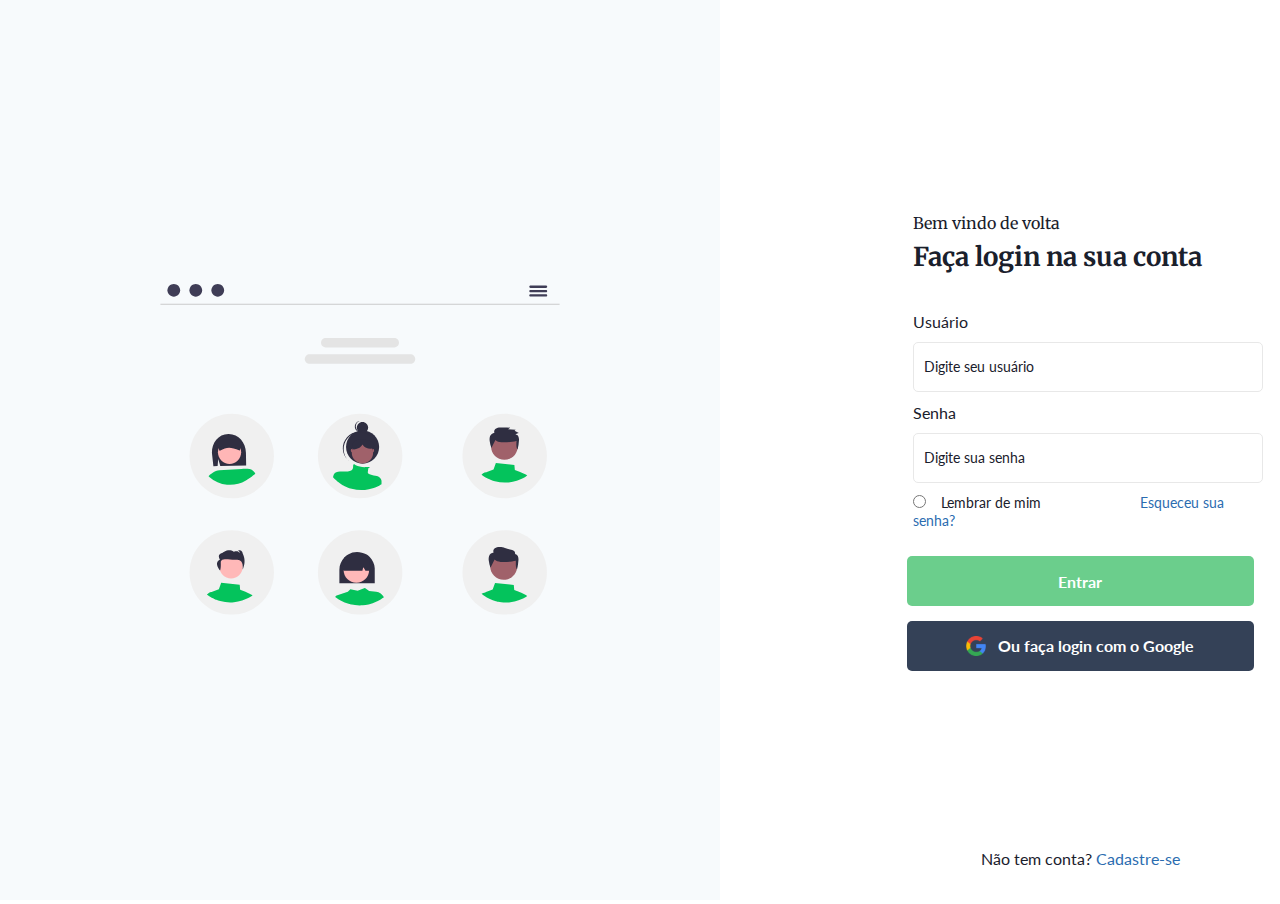
==== index.html @ 60e40597 "add to project" ====
<!DOCTYPE html>
<html lang="pt-BR">
  <head>
    <meta charset="UTF-8" />
    <meta http-equiv="X-UA-Compatible" content="IE=edge" />
    <meta name="viewport" content="width=device-width, initial-scale=1.0" />
    <link rel="preconnect" href="https://fonts.googleapis.com" />
    <link rel="preconnect" href="https://fonts.gstatic.com" crossorigin />
    <link
      href="https://fonts.googleapis.com/css2?family=Lato:wght@300;400;700&family=Merriweather:wght@300;400;700;900&display=swap"
      rel="stylesheet"
    />
    <link rel="stylesheet" href="./css/style_login.css" />
    <title>login financial</title>
  </head>
  <body>
    <div class="main">
      <div class="content-image">
        <img
          src="./assets/imgs/undraw_About_us_page_re_2jfm 1.svg"
          alt="image-contacts"
        />
      </div>

      <div class="content-form">
        <p class="paragraph-login">Bem vindo de volta</p>
        <h1>Faça login na sua conta</h1>
        <div id="error-message"></div>
        <label id="user-label">Usuário</label>
        <input
          class="login"
          type="user"
          name="user"
          id="user"
          placeholder="Digite seu usuário"
        />
        <label id="pass-label">Senha</label>
        <input
          class="login"
          type="pass"
          name="pass"
          id="pass"
          placeholder="Digite sua senha"
        />
        <div class="remember-me">
          <input type="radio" name="remember-me" id="remember-me" />
          <span>Lembrar de mim</span>
          <a href="#">Esqueceu sua senha?</a>
        </div>
        <button class="button-login" type="submit" id="btn-login">Entrar</button>
        <button class="register-button">
          <img
            src="./assets/imgs/iconfinder_Google_1298745 1.svg"
            alt=""
          /><span>Ou faça login com o Google</span>
        </button>
        <p class="register">
          Não tem conta?
          <a href="./cadastrar_usuario.html">Cadastre-se</a>
        </p>
      </div>
    </div>
   <script src="./js/login.js"></script>
  </body>
</html>
---- css/style_login.css ----
* {
  margin: 0;
  padding: 0;
  box-sizing: border-box;
}

:root {
  --color-green: #04c35c;
  --color-green-light: #6bce8c;
  --color-blue: #2b6cb0;
  --color-black: #1a202c;
  --color-black-light: #344157;
  --color-gray: #f7fafc;
  --color-ice: #e8e8e8;
  --color-white: #ffffff;
}

body {
  font-family: 'Roboto', sans-serif;
  overflow-x: hidden;
}

.main {
  display: block;
  margin: 0 auto;
}

.content-image {
  background-color: var(--color-gray);
  display: inline-block;
  width: 720px;
  height: 100vh;
}

.content-image img {
  position: absolute;
  width: 400px;
  height: 330.67px;
  left: 160px;
  top: 284px;
}

.content-form {
  display: inline-block;
  width: 720px;
  height: 902px;
  position: absolute;
  top: 0;
}

.paragraph-login {
  margin: 213px 377px 7px 193px;
  font-family: Merriweather;
  font-style: normal;
  font-weight: normal;
  font-size: 16px;
  line-height: 20px;
  color: var(--color-black);
}

h1 {
  margin: 7px 225px 39px 193px;
  font-family: Merriweather;
  font-style: normal;
  font-weight: bold;
  font-size: 26px;
  line-height: 33px;
  color: var(--color-black);
}

label {
  display: block;
  margin-left: 193px;
  margin-bottom: 11px;
  margin-right: 482px;
  font-family: Lato;
  font-style: normal;
  font-weight: normal;
  font-size: 16px;
  line-height: 19px;
  color: var(--color-black);
}

.login {
  width: 350px;
  border: 1px solid var(--color-ice);
  box-sizing: border-box;
  border-radius: 5px;
  display: block;
  height: 50px;
  margin: 11px 0;
  margin-left: 193px;
  padding-left: 10px;
}

input::placeholder {
  font-family: Lato;
  font-style: normal;
  font-weight: normal;
  font-size: 14px;
  line-height: 17px;
  color: var(--color-black);
}

.remember-me {
  display: block;
  margin-left: 193px;
}

.remember-me span {
  margin: 28px 0 26px 11px;
  font-family: Lato;
  font-style: normal;
  font-weight: normal;
  font-size: 14px;
  line-height: 17px;
  color: var(--color-black);
}

.remember-me a {
  margin: 28px 173px 26px 94px;
  font-family: Lato;
  font-style: normal;
  font-weight: normal;
  font-size: 14px;
  line-height: 17px;
  text-decoration: none;
  color: var(--color-blue);
}

button {
  cursor: pointer;
}

.button-login {
  display: block;
  margin: 0 auto;
  background: var(--color-green-light);
  border-radius: 5px;
  width: 347px;
  height: 50px;
  margin-top: 26px;
  border: none;
  font-family: Lato;
  font-style: normal;
  font-weight: bold;
  font-size: 16px;
  line-height: 19px;
  color: var(--color-white);
}

.button-login:hover {
  background-color: var(--color-green);
  color: var(--color-white);
}

.register-button {
  display: block;
  width: 347px;
  height: 50px;
  margin: 0 auto;
  margin-top: 15px;
  background-color: var(--color-black-light);
  border-radius: 5px;
  color: var(--color-white);
  font-family: Lato;
  font-style: normal;
  font-weight: bold;
  font-size: 16px;
  line-height: 19px;
  border: none;
}

.register-button:hover {
  background-color: var(--color-black);
  color: var(--color-white);
}

.register-button img {
  margin: 15px 268px 15px 59px;
}

.register-button span {
  position: relative;
  top: -38px;
  margin-left: 11px;
  margin-right: -21px;
}

.register {
  text-align: center;
  font-family: Lato;
  font-style: normal;
  font-weight: normal;
  font-size: 16px;
  line-height: 19px;
  color: var(--color-black);
  margin-top: 178px;
  margin-bottom: 50px;
}

.register a {
  text-decoration: none;
  font-family: Lato;
  font-weight: 400;
  color: var(--color-blue);
}

.error-container {
  text-align: center;
}

#error-message {
  max-width: 350px;
  margin: 10px auto;
  text-align: center;
  color: #ff0000;
  background-color: #ffbbbb;
  padding: 10px;
  border-radius: 4px;
  display: none;
}

@media (max-width: 768px) {
  .content-image {
    display: none;
  }

  .content-form {
    width: 100%;
    height: 100vh;
    margin: 0 20px 0 -20px;
  }

  .paragraph-login {
    margin-top: 71px;
    margin-bottom: 7px;
    margin-right: 132px;
    margin-left: 32px;
  }

  h1 {
    margin: 0 0 39px 32px;
  }

  label {
    margin-left: 32px;
    margin-right: 238px;
  }

  .login {
    margin: 11px 32px 11px 32px;
    border: 1px solid #e8e8e8;
    box-sizing: border-box;
    border-radius: 5px;
  }

  input::placeholder {
    font-size: 14px;
  }

  .remember-me {
    width: 100%;
    margin-left: 32px;
    margin-top: 28px;
  }

  .remember-me a {
    margin-left: 81px;
    margin-right: 38px;
  }

  .button-login {
    margin: 26px 33px 15px 32px;
  }

  .register-button {
    margin: 0 33px 138px 32px;
  }

  .register {
    text-align: center;
    margin-top: 138px;
    margin-bottom: 52px;
  }
}
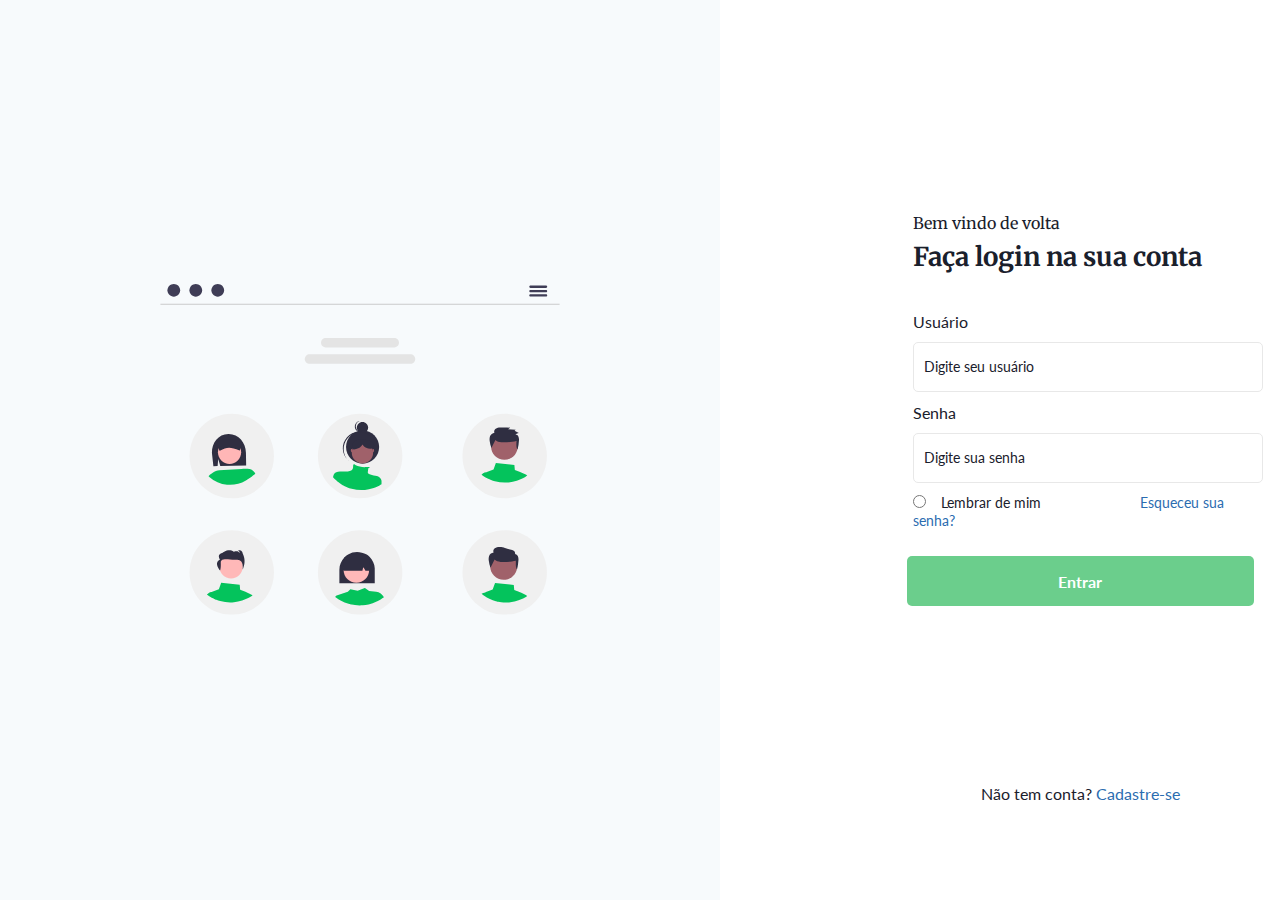
==== commit d72a16a6: "add momentjs from format date" ====
--- a/index.html
+++ b/index.html
@@ -48,12 +48,6 @@
           <a href="#">Esqueceu sua senha?</a>
         </div>
         <button class="button-login" type="submit" id="btn-login">Entrar</button>
-        <button class="register-button">
-          <img
-            src="./assets/imgs/iconfinder_Google_1298745 1.svg"
-            alt=""
-          /><span>Ou faça login com o Google</span>
-        </button>
         <p class="register">
           Não tem conta?
           <a href="./cadastrar_usuario.html">Cadastre-se</a>
